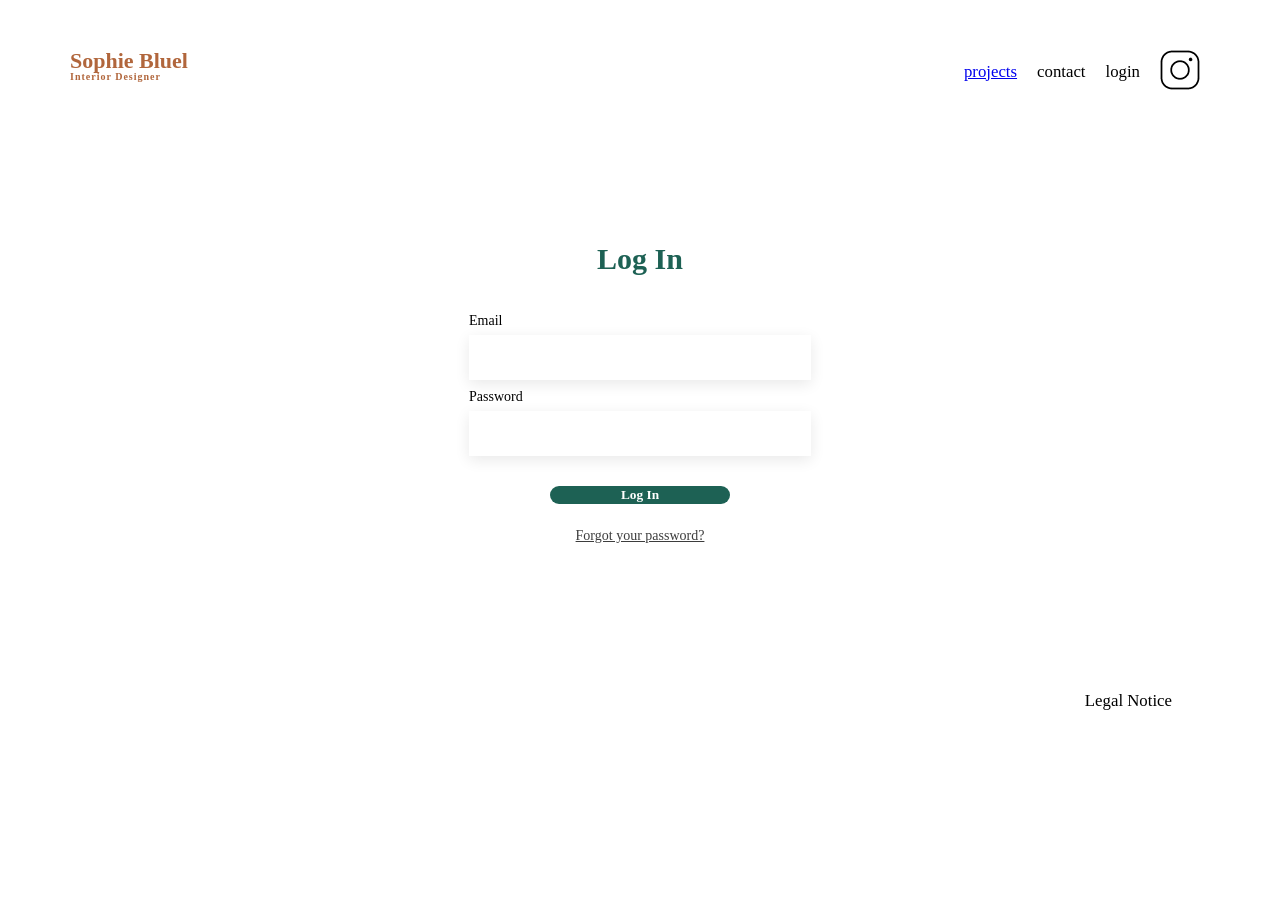
==== FrontEnd/login.html @ d7cb7f11 "Add completed Sophie Bluel project" ====
<!DOCTYPE html>
<html lang="en">
<head>
    <meta charset="UTF-8">
    <meta name="viewport" content="width=device-width, initial-scale=1.0">
    <title>Login - Sophie Bluel</title>
    <link rel="stylesheet" href="./assets/style.css">
</head>

<body>
    <header>
        <h1>Sophie Bluel <span>Interior Designer</span></h1>

        <nav>
            <ul>
                <li><a href="./index.html">projects</a></li>
                <li>contact</li>
                <li>login</li>
                <li>
                    <img src="./assets/icons/instagram.png" alt="Instagram">
                </li>
            </ul>
        </nav>
    </header>

    <main>
        <section id="login">
            <h2>Log In</h2>

            <form id="login-form">
                <label for="email">Email</label>
                <input type="email" id="email" name="email">

                <label for="password">Password</label>
                <input type="password" id="password" name="password">

                <input type="submit" value="Log In">
            </form>
            <p id="login-error"></p>

            <p><a href="#">Forgot your password?</a></p>
        </section>
    </main>

    <footer>
        <nav>
            <ul>
                <li>Legal Notice</li>
            </ul>
        </nav>
    </footer>
    <script src="./assets/scripts/login.js"></script>
</body>
</html>
---- FrontEnd/assets/style.css ----
/* http://meyerweb.com/eric/tools/css/reset/
   v2.0 | 20110126
   License: none (public domain)
*/

html, body, div, span, applet, object, iframe,
h1, h2, h3, h4, h5, h6, p, blockquote, pre,
a, abbr, acronym, address, big, cite, code,
del, dfn, em, img, ins, kbd, q, s, samp,
small, strike, strong, sub, sup, tt, var,
b, u, i, center,
dl, dt, dd, ol, ul, li,
fieldset, form, label, legend,
table, caption, tbody, tfoot, thead, tr, th, td,
article, aside, canvas, details, embed,
figure, figcaption, footer, header, hgroup,
menu, nav, output, ruby, section, summary,
time, mark, audio, video {
	margin: 0;
	padding: 0;
	border: 0;
	font-size: 100%;
	font: inherit;
	vertical-align: baseline;
}
/* HTML5 display-role reset for older browsers */
article, aside, details, figcaption, figure,
footer, header, hgroup, menu, nav, section {
	display: block;
}
body {
	line-height: 1;
}
ol, ul {
	list-style: none;
}
blockquote, q {
	quotes: none;
}
blockquote:before, blockquote:after,
q:before, q:after {
	content: '';
	content: none;
}
table {
	border-collapse: collapse;
	border-spacing: 0;
}
/** end reset css**/
body {
	max-width: 1140px;
	margin:auto;
	font-family: 'Work Sans' ;
	font-size: 14px;
}
header {
	display: flex;
	justify-content: space-between;
	margin: 50px 0
}
section {
	margin: 50px 0
}

h1{
	display: flex;
	flex-direction: column;
	font-family: 'Syne';
	font-size: 22px;
	font-weight: 800;
	color: #B1663C
}

h1 > span {
	font-family: 'Work Sans';
	font-size:10px;
	letter-spacing: 0.1em;
;
}

h2{
	font-family: 'Syne';
	font-weight: 700;
	font-size: 30px;
	color: #1D6154
}
nav ul {
	display: flex;
	align-items: center;
	list-style-type: none;

}
nav li {
	padding: 0 10px;
	font-size: 1.2em;
}

li:hover {
	color: #B1663C;
}
#introduction {
	display: flex;
	align-items: center;
}
#introduction figure {
	flex: 1
}
#introduction img {
	display: block;
	margin: auto;
	width: 80%;
}

#introduction article {
	flex: 1
}
#introduction h2 {
	margin-bottom: 1em;
}

#introduction p {
	margin-bottom: 0.5em;
}
#portfolio h2 {
    text-align: center;
}
.portfolio-title {
    display: flex;
    justify-content: center;
    align-items: center;
    gap: 30px;
    margin-bottom: 20px;
}

.portfolio-title h2 {
    margin: 0;
}

.edit-projects {
    background: none;
    border: none;
    cursor: pointer;
    font-family: inherit;
    font-size: 14px;
}
.gallery {
	width: 100%;
	display: grid;
	grid-template-columns: 1fr 1fr 1fr;
	grid-column-gap: 20px;
	grid-row-gap: 20px;
}

.gallery img {
	width: 100%;

}
.filters {
    display: flex;
    justify-content: center;
    gap: 10px;
    margin-bottom: 30px;
}

.filters button {
    background-color: transparent;
    border: none;
    font-family: inherit;
    font-size: 16px;
    cursor: pointer;
    padding: 8px 12px;
}

.filters button:hover {
    font-weight: bold;
}
@media (max-width: 767px) {
    .filters {
        gap: 5px;
        justify-content: space-between;
    }

    .filters button {
        font-size: 12px;
        padding: 6px 4px;
    }
}
#contact {
	width: 50%;
margin: auto;
}
#contact > * {
	text-align: center;

}
#contact h2{
	margin-bottom: 20px;
}
#contact form {
	text-align: left;
	margin-top:30px;
	display: flex;
	flex-direction: column;
}

#contact input {
	height: 50px;
	font-size: 1.2em;
	border: none;
	box-shadow: 0px 4px 14px rgba(0, 0, 0, 0.09);
}
#contact label {
	margin: 2em 0 1em 0;
}
#contact textarea {
	border: none;
	box-shadow: 0px 4px 14px rgba(0, 0, 0, 0.09);
}

input[type="submit"]{
	font-family: 'Syne';
	font-weight: 700;
	color: white;
	background-color: #1D6154;
	margin : 2em auto ;
	width: 180px;
	text-align: center;
	border-radius: 60px ;
}

footer nav ul {
	display: flex;
	justify-content: flex-end;
	margin: 2em
}
/* Login page */

#login {
    width: 50%;
    margin: 150px auto;
}

#login h2 {
    text-align: center;
    margin-bottom: 30px;
}

#login form {
    display: flex;
    flex-direction: column;
    width: 60%;
    margin: auto;
}

#login label {
    margin: 10px 0 7px;
}

#login input[type="email"],
#login input[type="password"] {
    height: 45px;
    border: none;
    box-shadow: 0px 4px 14px rgba(0, 0, 0, 0.09);
    padding: 0 10px;
}

#login input[type="submit"] {
    width: 180px;
    margin: 30px auto 15px;
    border: none;
    cursor: pointer;
}

#login p {
    text-align: center;
}

#login a {
    color: #3D3D3D;
}
#login-error {
    color: red;
    text-align: center;
    margin-top: 10px;
}
/* Modal */

.modal {
    display: none;
    position: fixed;
    z-index: 1000;
    left: 0;
    top: 0;
    width: 100%;
    height: 100%;
    background-color: rgba(0, 0, 0, 0.4);
    justify-content: center;
    align-items: center;
}

.modal-content {
    background-color: white;
    width: 630px;
    min-height: 600px;
    padding: 30px;
    border-radius: 10px;
    position: relative;
}

.modal-content h2 {
    text-align: center;
    margin-top: 30px;
}

.close-modal {
    position: absolute;
    right: 25px;
    top: 20px;
    border: none;
    background: none;
    font-size: 24px;
    cursor: pointer;
}

.modal-gallery {
    margin: 40px auto;
    width: 80%;
    display: grid;
    grid-template-columns: repeat(5, 1fr);
    gap: 10px;
    padding-bottom: 40px;
    border-bottom: 1px solid #B3B3B3;
}

.modal-item img {
    width: 100%;
    height: 120px;
    object-fit: cover;
    display: block;
}
.modal-item {
    position: relative;
}

.delete-work {
    position: absolute;
    top: 5px;
    right: 5px;
    background: black;
    color: white;
    border: none;
    border-radius: 2px;
    cursor: pointer;
    padding: 4px 6px;
    font-size: 12px;
}
.add-photo {
    display: block;
    margin: 30px auto;
    padding: 10px 40px;
    border: none;
    border-radius: 60px;
    background-color: #1D6154;
    color: white;
    cursor: pointer;
}
.add-photo-view {
    display: none;
}

.back-modal {
    position: absolute;
    left: 25px;
    top: 20px;
    border: none;
    background: none;
    font-size: 24px;
    cursor: pointer;
}
.add-photo-view h2 {
    text-align: center;
    margin-bottom: 30px;
}

#add-photo-form {
    width: 70%;
    margin: auto;
    display: flex;
    flex-direction: column;
    gap: 10px;
}

#add-photo-form label {
    text-align: left;
}

#photo-file,
#photo-title,
#photo-category {
    width: 100%;
    box-sizing: border-box;
}

#photo-title,
#photo-category {
    height: 45px;
    border: none;
    background-color: white;
    box-shadow: 0 4px 14px rgba(0, 0, 0, 0.09);
    padding: 10px;
}

.validate-photo {
    width: 180px;
    margin: 30px auto 0;
    padding: 10px;
    border: none;
    border-radius: 60px;
    background-color: #1D6154;
    color: white;
    cursor: pointer;
}
.upload-box {
    background-color: #E8F1F6;
    width: 100%;
    min-height: 180px;
    display: flex;
    flex-direction: column;
    justify-content: center;
    align-items: center;
    gap: 10px;
}

.upload-box input[type="file"] {
    display: none;
}

.upload-button {
    background-color: #CBD6DC;
    color: #306685;
    padding: 10px 25px;
    border-radius: 50px;
    cursor: pointer;
}

.upload-box p {
    font-size: 12px;
    margin: 0;
}

#photo-preview {
    display: none;
    max-height: 160px;
    max-width: 100%;
    object-fit: contain;
}
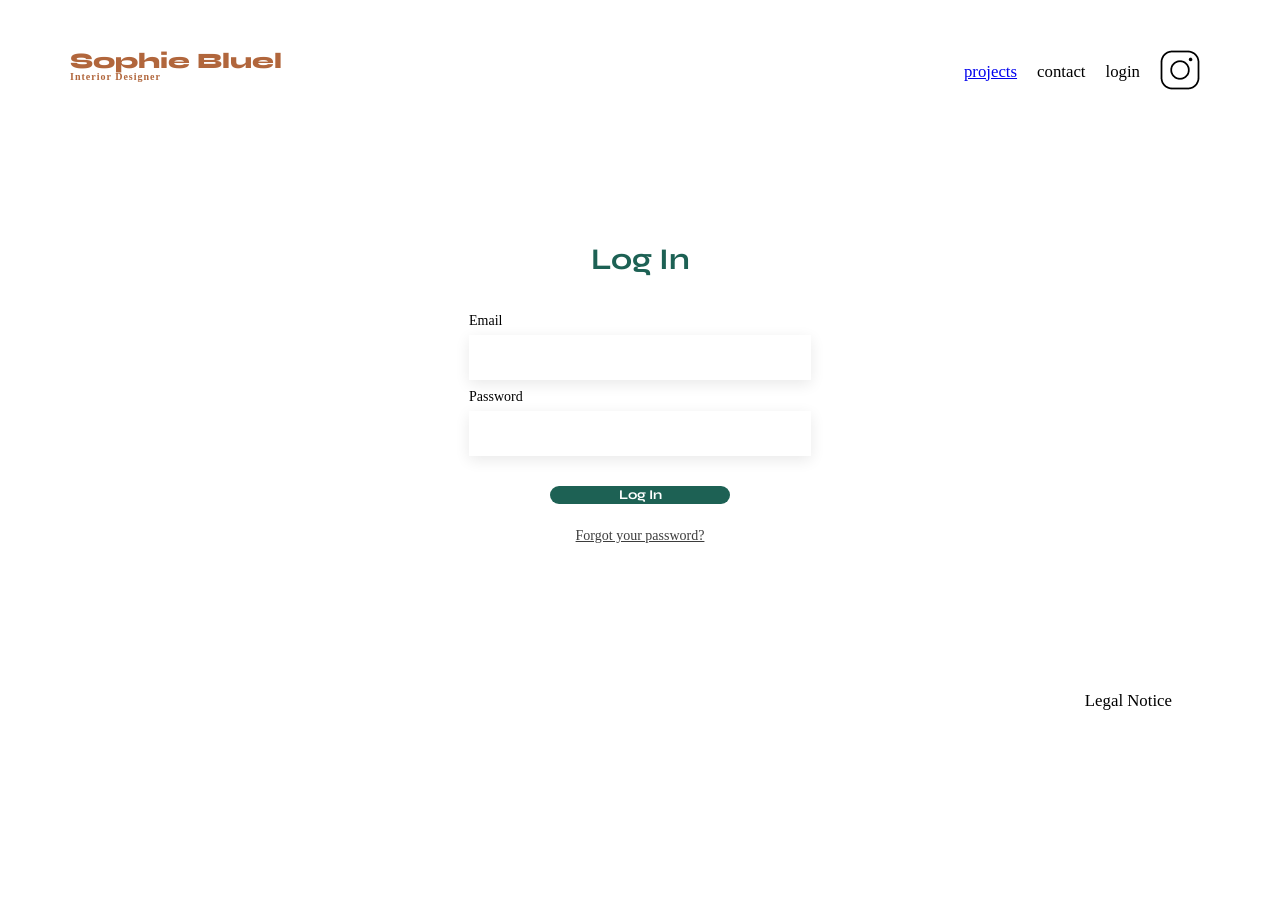
==== commit 6e1f9459: "Match photo modals to Figma and improve upload validation" ====
--- a/FrontEnd/login.html
+++ b/FrontEnd/login.html
@@ -1,10 +1,14 @@
 <!DOCTYPE html>
 <html lang="en">
+
 <head>
     <meta charset="UTF-8">
     <meta name="viewport" content="width=device-width, initial-scale=1.0">
     <title>Login - Sophie Bluel</title>
     <link rel="stylesheet" href="./assets/style.css">
+    <link rel="preconnect" href="https://fonts.googleapis.com">
+    <link rel="preconnect" href="https://fonts.gstatic.com" crossorigin>
+    <link href="https://fonts.googleapis.com/css2?family=Syne:wght@400..800&display=swap" rel="stylesheet">
 </head>
 
 <body>
@@ -51,4 +55,5 @@
     </footer>
     <script src="./assets/scripts/login.js"></script>
 </body>
-</html>
+
+</html>
--- a/FrontEnd/assets/style.css
+++ b/FrontEnd/assets/style.css
@@ -108,21 +108,41 @@
 #introduction img {
 	display: block;
 	margin: auto;
-	width: 80%;
+	width: 474px;
+height: 355px;
+object-fit: cover;
 }
 
 #introduction article {
 	flex: 1
+    
 }
 #introduction h2 {
 	margin-bottom: 1em;
-}
-
+        font-family: 'Syne', sans-serif;
+    font-weight: 700;
+    font-size: 30px;
+    line-height: 100%;
+    letter-spacing: 0;
+    color: #1D6154;
+}
 #introduction p {
 	margin-bottom: 0.5em;
-}
-#portfolio h2 {
+        font-family: 'Work Sans', sans-serif;
+    font-weight: 400;
+    font-size: 14px;
+    line-height: 100%;
+    letter-spacing: 0;
+    color: #3D3D3D;
+}
+Aortfolio h2 {
     text-align: center;
+        font-family: 'Syne', sans-serif;
+    font-weight: 700;
+    font-size: 30px;
+    line-height: 100%;
+    letter-spacing: 0;
+    color: #1D6154;
 }
 .portfolio-title {
     display: flex;
@@ -153,6 +173,8 @@
 
 .gallery img {
 	width: 100%;
+    height: 400px;
+object-fit: cover;
 
 }
 .filters {
@@ -164,18 +186,27 @@
 
 .filters button {
     background-color: transparent;
-    border: none;
-    font-family: inherit;
+    border: 1px solid #1D6154;
+    border-radius: 60px;
+    font-family: 'Syne', sans-serif;
+    font-weight: 700;
     font-size: 16px;
-    cursor: pointer;
-    padding: 8px 12px;
+    line-height: 100%;
+    letter-spacing: 0;
+    color: #1D6154;
+    cursor: pointer;
+    padding: 8px 18px;
+}
+.filters button.active {
+    background-color: #1D6154;
+    color: #FFFFFF;
 }
 
 .filters button:hover {
     font-weight: bold;
 }
 @media (max-width: 767px) {
-    .filters {
+   .filters {
         gap: 5px;
         justify-content: space-between;
     }
@@ -299,15 +330,25 @@
 }
 
 .modal-content {
+    box-sizing: border-box;
     background-color: white;
     width: 630px;
-    min-height: 600px;
+    height: 688px;
+    max-width: calc(100vw - 32px);
+    max-height: calc(100vh - 32px);
+    overflow-y: auto;
     padding: 30px;
     border-radius: 10px;
     position: relative;
 }
 
 .modal-content h2 {
+    font-family: "Work Sans", sans-serif;
+    font-size: 26px;
+    font-weight: 400;
+    line-height: 100%;
+    letter-spacing: 0;
+    color: #000000;
     text-align: center;
     margin-top: 30px;
 }
@@ -323,18 +364,22 @@
 }
 
 .modal-gallery {
-    margin: 40px auto;
-    width: 80%;
-    display: grid;
-    grid-template-columns: repeat(5, 1fr);
-    gap: 10px;
-    padding-bottom: 40px;
-    border-bottom: 1px solid #B3B3B3;
+  margin: 50px auto 0;
+  width: 420px;
+  min-height: 393px;
+  display: grid;
+  grid-template-columns: repeat(5, 76.61px);
+  grid-auto-rows: 102.57px;
+  justify-content: center;
+  align-content: start;
+  gap: 10px 9.17px;
+  padding-bottom: 40px;
+  border-bottom: 1px solid #B3B3B3;
 }
 
 .modal-item img {
-    width: 100%;
-    height: 120px;
+    width: 76.61px;
+    height: 102.57px;
     object-fit: cover;
     display: block;
 }
@@ -355,14 +400,23 @@
     font-size: 12px;
 }
 .add-photo {
+    box-sizing: border-box;
     display: block;
-    margin: 30px auto;
-    padding: 10px 40px;
+    width: 193px;
+    height: 35px;
+    margin: 37px auto 0;
+    padding: 0;
     border: none;
     border-radius: 60px;
     background-color: #1D6154;
     color: white;
     cursor: pointer;
+    font-family: "Syne", sans-serif;
+font-weight: 700;
+font-size: 14px;
+line-height: 100%;
+letter-spacing: 0;
+text-align: center;
 }
 .add-photo-view {
     display: none;
@@ -383,7 +437,8 @@
 }
 
 #add-photo-form {
-    width: 70%;
+    width: 420px;
+max-width: 100%;
     margin: auto;
     display: flex;
     flex-direction: column;
@@ -403,44 +458,74 @@
 
 #photo-title,
 #photo-category {
-    height: 45px;
-    border: none;
-    background-color: white;
-    box-shadow: 0 4px 14px rgba(0, 0, 0, 0.09);
-    padding: 10px;
+  height: 51px;
+  border: none;
+  background-color: white;
+  box-shadow: 0 4px 14px rgba(0, 0, 0, 0.09);
+  padding: 10px;
+}
+#add-photo-form label[for="photo-title"] {
+  margin-top: 22px;
+}
+
+#add-photo-form label[for="photo-category"] {
+  margin-top: 13px;
 }
 
 .validate-photo {
-    width: 180px;
-    margin: 30px auto 0;
-    padding: 10px;
-    border: none;
-    border-radius: 60px;
-    background-color: #1D6154;
-    color: white;
-    cursor: pointer;
+  box-sizing: border-box;
+  width: 237px;
+  height: 36px;
+  margin: 21px auto 0;
+  padding: 0;
+  border: none;
+  border-radius: 60px;
+  background-color: #1D6154;
+  color: white;
+  cursor: pointer;
+  font-family: "Syne", sans-serif;
+font-weight: 700;
+font-size: 14px;
+line-height: 100%;
+letter-spacing: 0;
+text-align: center;
 }
 .upload-box {
-    background-color: #E8F1F6;
-    width: 100%;
-    min-height: 180px;
-    display: flex;
-    flex-direction: column;
-    justify-content: center;
-    align-items: center;
-    gap: 10px;
-}
+  box-sizing: border-box;
+  background-color: #E8F1F6;
+  width: 100%;
+  height: 169px;
+  border-radius: 3px;
+  display: flex;
+  flex-direction: column;
+  justify-content: center;
+  align-items: center;
+  gap: 10px;
+}
+
 
 .upload-box input[type="file"] {
     display: none;
 }
 
 .upload-button {
-    background-color: #CBD6DC;
-    color: #306685;
-    padding: 10px 25px;
-    border-radius: 50px;
-    cursor: pointer;
+   font-family: "Work Sans", sans-serif;
+font-weight: 500;
+font-size: 14px;
+line-height: 100%;
+letter-spacing: 0;
+text-align: center;
+color: #306685;
+    cursor: pointer;
+    box-sizing: border-box;
+width: 173px;
+height: 36px;
+padding: 0;
+border-radius: 50px;
+background-color: #CBD6DC;
+display: flex;
+align-items: center;
+justify-content: center;
 }
 
 .upload-box p {
@@ -454,3 +539,21 @@
     max-width: 100%;
     object-fit: contain;
 }
+.photo-form-divider {
+  width: 100%;
+  margin: 37px 0 0;
+  border: none;
+  border-top: 1px solid #B3B3B3;
+}
+#add-photo-view {
+  height: 670px;
+}
+
+#add-photo-view h2 {
+  margin-bottom: 40px;
+}
+.validate-photo:disabled {
+  background-color: #A7A7A7;
+  cursor: not-allowed;
+}
+
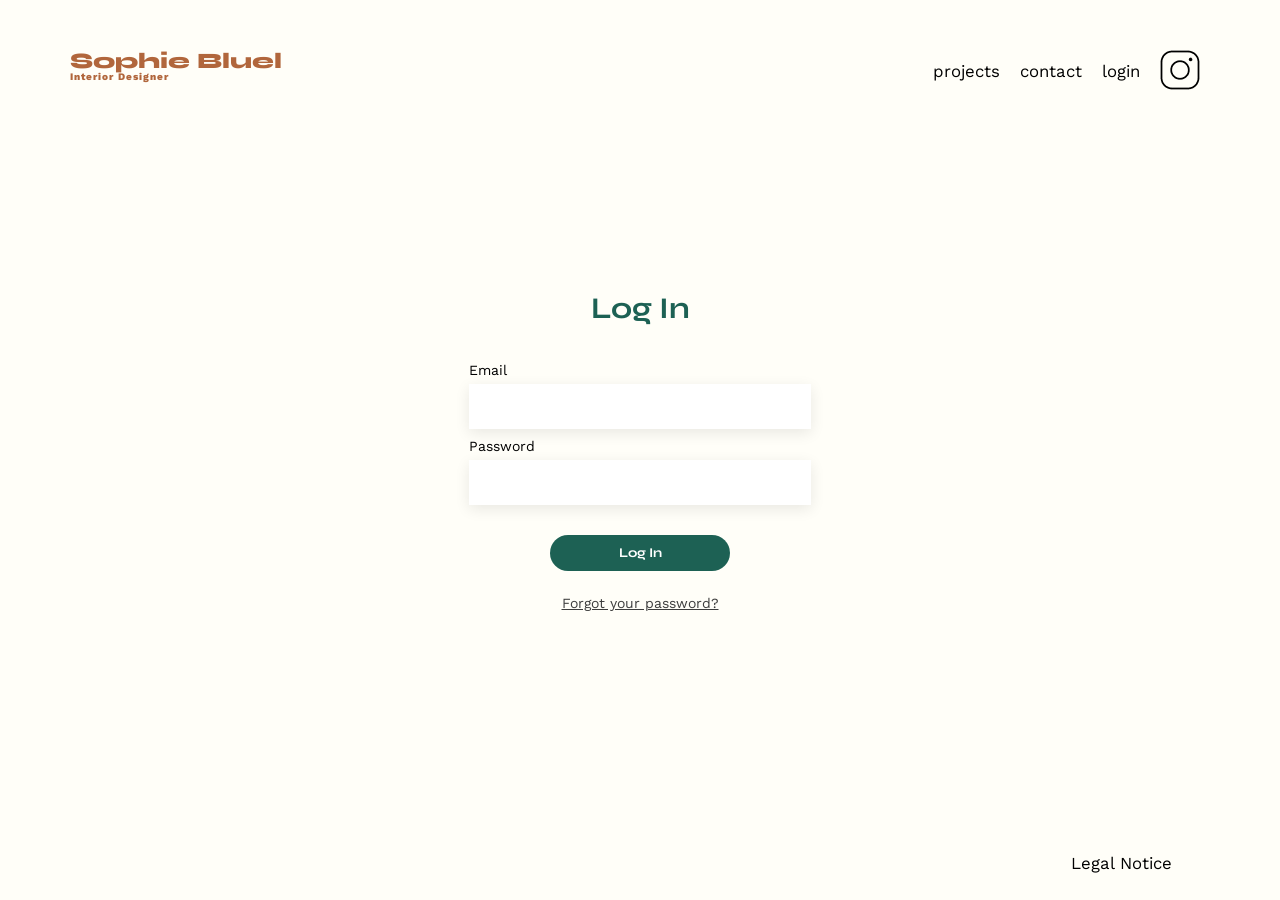
==== commit cff791a3: "Improve login page fonts, background, button and footer" ====
--- a/FrontEnd/login.html
+++ b/FrontEnd/login.html
@@ -8,10 +8,10 @@
     <link rel="stylesheet" href="./assets/style.css">
     <link rel="preconnect" href="https://fonts.googleapis.com">
     <link rel="preconnect" href="https://fonts.gstatic.com" crossorigin>
-    <link href="https://fonts.googleapis.com/css2?family=Syne:wght@400..800&display=swap" rel="stylesheet">
+    <link href="https://fonts.googleapis.com/css2?family=Syne:wght@400;700;800&family=Work+Sans:wght@400;500;600&display=swap" rel="stylesheet">
 </head>
 
-<body>
+<body class="login-page">
     <header>
         <h1>Sophie Bluel <span>Interior Designer</span></h1>
 
--- a/FrontEnd/assets/style.css
+++ b/FrontEnd/assets/style.css
@@ -48,10 +48,11 @@
 }
 /** end reset css**/
 body {
-	max-width: 1140px;
-	margin:auto;
-	font-family: 'Work Sans' ;
-	font-size: 14px;
+  max-width: 1140px;
+  margin: auto;
+  font-family: 'Work Sans', sans-serif;
+  font-size: 14px;
+  background-color: #FFFEF8;
 }
 header {
 	display: flex;
@@ -297,6 +298,7 @@
 
 #login input[type="submit"] {
     width: 180px;
+    height: 36px;
     margin: 30px auto 15px;
     border: none;
     cursor: pointer;
@@ -556,4 +558,17 @@
   background-color: #A7A7A7;
   cursor: not-allowed;
 }
-
+header nav a {
+  color: inherit;
+  text-decoration: none;
+}
+body.login-page {
+  min-height: 100vh;
+  display: flex;
+  flex-direction: column;
+}
+
+.login-page footer {
+  margin-top: auto;
+}
+
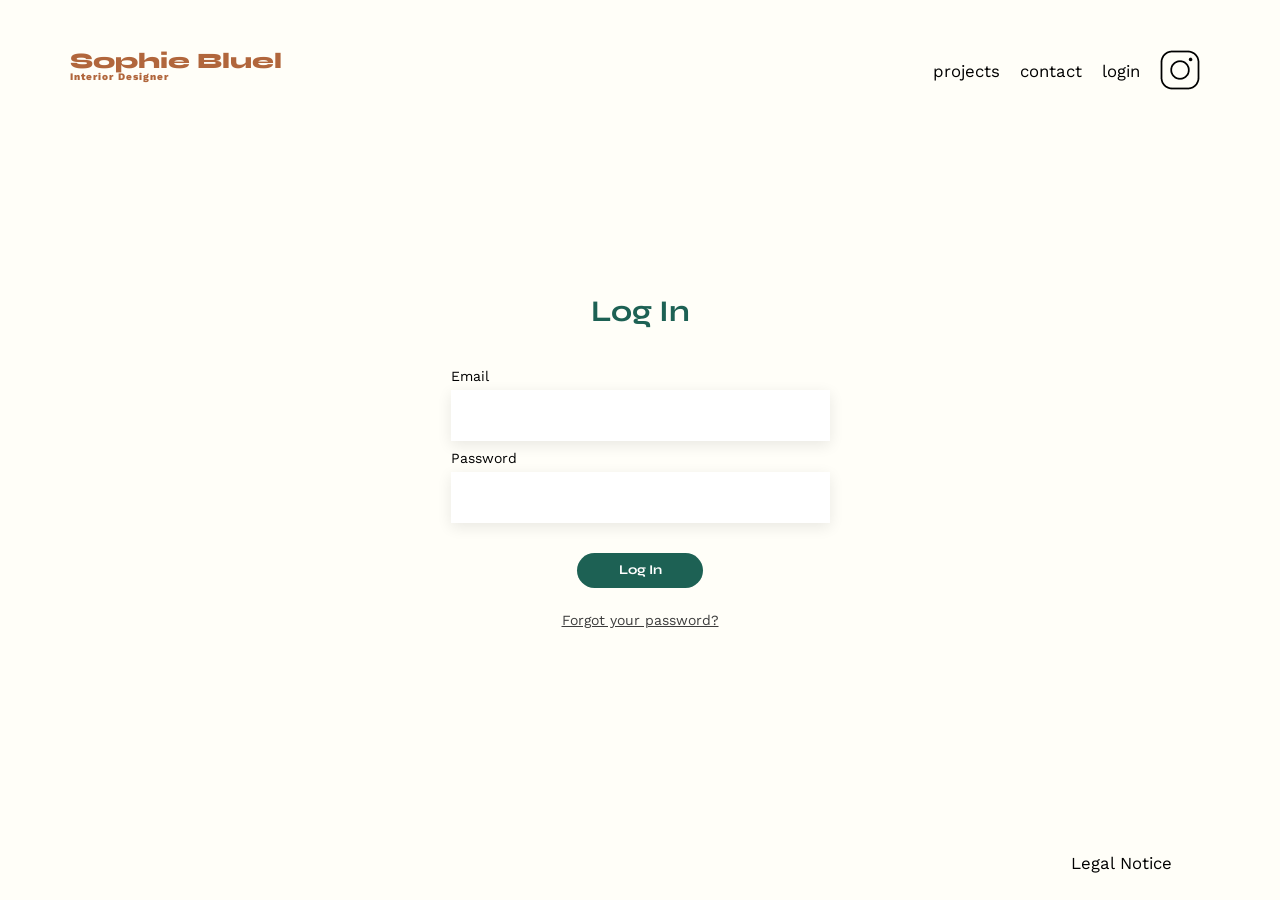
==== commit 61220d74: "Match editing page layout and icons to mockup" ====
--- a/FrontEnd/login.html
+++ b/FrontEnd/login.html
@@ -8,7 +8,9 @@
     <link rel="stylesheet" href="./assets/style.css">
     <link rel="preconnect" href="https://fonts.googleapis.com">
     <link rel="preconnect" href="https://fonts.gstatic.com" crossorigin>
-    <link href="https://fonts.googleapis.com/css2?family=Syne:wght@400;700;800&family=Work+Sans:wght@400;500;600&display=swap" rel="stylesheet">
+    <link
+        href="https://fonts.googleapis.com/css2?family=Syne:wght@400;700;800&family=Work+Sans:wght@400;500;600&display=swap"
+        rel="stylesheet">
 </head>
 
 <body class="login-page">
--- a/FrontEnd/assets/style.css
+++ b/FrontEnd/assets/style.css
@@ -3,154 +3,253 @@
    License: none (public domain)
 */
 
-html, body, div, span, applet, object, iframe,
-h1, h2, h3, h4, h5, h6, p, blockquote, pre,
-a, abbr, acronym, address, big, cite, code,
-del, dfn, em, img, ins, kbd, q, s, samp,
-small, strike, strong, sub, sup, tt, var,
-b, u, i, center,
-dl, dt, dd, ol, ul, li,
-fieldset, form, label, legend,
-table, caption, tbody, tfoot, thead, tr, th, td,
-article, aside, canvas, details, embed,
-figure, figcaption, footer, header, hgroup,
-menu, nav, output, ruby, section, summary,
-time, mark, audio, video {
-	margin: 0;
-	padding: 0;
-	border: 0;
-	font-size: 100%;
-	font: inherit;
-	vertical-align: baseline;
-}
+html,
+body,
+div,
+span,
+applet,
+object,
+iframe,
+h1,
+h2,
+h3,
+h4,
+h5,
+h6,
+p,
+blockquote,
+pre,
+a,
+abbr,
+acronym,
+address,
+big,
+cite,
+code,
+del,
+dfn,
+em,
+img,
+ins,
+kbd,
+q,
+s,
+samp,
+small,
+strike,
+strong,
+sub,
+sup,
+tt,
+var,
+b,
+u,
+i,
+center,
+dl,
+dt,
+dd,
+ol,
+ul,
+li,
+fieldset,
+form,
+label,
+legend,
+table,
+caption,
+tbody,
+tfoot,
+thead,
+tr,
+th,
+td,
+article,
+aside,
+canvas,
+details,
+embed,
+figure,
+figcaption,
+footer,
+header,
+hgroup,
+menu,
+nav,
+output,
+ruby,
+section,
+summary,
+time,
+mark,
+audio,
+video {
+    margin: 0;
+    padding: 0;
+    border: 0;
+    font-size: 100%;
+    font: inherit;
+    vertical-align: baseline;
+}
+
 /* HTML5 display-role reset for older browsers */
-article, aside, details, figcaption, figure,
-footer, header, hgroup, menu, nav, section {
-	display: block;
-}
+article,
+aside,
+details,
+figcaption,
+figure,
+footer,
+header,
+hgroup,
+menu,
+nav,
+section {
+    display: block;
+}
+
 body {
-	line-height: 1;
-}
-ol, ul {
-	list-style: none;
-}
-blockquote, q {
-	quotes: none;
-}
-blockquote:before, blockquote:after,
-q:before, q:after {
-	content: '';
-	content: none;
-}
+    line-height: 1;
+}
+
+ol,
+ul {
+    list-style: none;
+}
+
+blockquote,
+q {
+    quotes: none;
+}
+
+blockquote:before,
+blockquote:after,
+q:before,
+q:after {
+    content: '';
+    content: none;
+}
+
 table {
-	border-collapse: collapse;
-	border-spacing: 0;
-}
+    border-collapse: collapse;
+    border-spacing: 0;
+}
+
 /** end reset css**/
 body {
-  max-width: 1140px;
-  margin: auto;
-  font-family: 'Work Sans', sans-serif;
-  font-size: 14px;
-  background-color: #FFFEF8;
-}
+    max-width: 1140px;
+    margin: auto;
+    font-family: 'Work Sans', sans-serif;
+    font-size: 14px;
+    background-color: #FFFEF8;
+}
+
 header {
-	display: flex;
-	justify-content: space-between;
-	margin: 50px 0
-}
+    display: flex;
+    justify-content: space-between;
+    margin: 50px 0
+}
+
 section {
-	margin: 50px 0
-}
-
-h1{
-	display: flex;
-	flex-direction: column;
-	font-family: 'Syne';
-	font-size: 22px;
-	font-weight: 800;
-	color: #B1663C
-}
-
-h1 > span {
-	font-family: 'Work Sans';
-	font-size:10px;
-	letter-spacing: 0.1em;
-;
-}
-
-h2{
-	font-family: 'Syne';
-	font-weight: 700;
-	font-size: 30px;
-	color: #1D6154
-}
+    margin: 50px 0
+}
+
+h1 {
+    display: flex;
+    flex-direction: column;
+    font-family: 'Syne';
+    font-size: 22px;
+    font-weight: 800;
+    color: #B1663C
+}
+
+h1>span {
+    font-family: 'Work Sans';
+    font-size: 10px;
+    letter-spacing: 0.1em;
+    ;
+}
+
+h2 {
+    font-family: 'Syne';
+    font-weight: 700;
+    font-size: 30px;
+    color: #1D6154
+}
+
 nav ul {
-	display: flex;
-	align-items: center;
-	list-style-type: none;
-
-}
+    display: flex;
+    align-items: center;
+    list-style-type: none;
+
+}
+
 nav li {
-	padding: 0 10px;
-	font-size: 1.2em;
+    padding: 0 10px;
+    font-size: 1.2em;
 }
 
 li:hover {
-	color: #B1663C;
-}
+    color: #B1663C;
+}
+
 #introduction {
-	display: flex;
-	align-items: center;
-}
+    display: flex;
+    align-items: center;
+    gap: 72px;
+    max-width: 950px;
+    margin: 90px auto 140px;
+}
+
 #introduction figure {
-	flex: 1
-}
+    flex: 0 0 474px;
+}
+
 #introduction img {
-	display: block;
-	margin: auto;
-	width: 474px;
-height: 355px;
-object-fit: cover;
-}
-
-#introduction article {
-	flex: 1
-    
-}
+    display: block;
+    margin: auto;
+    width: 474px;
+    height: 355px;
+    object-fit: cover;
+}
+
+#introduction .introduction-text {
+    flex: 1
+}
+
 #introduction h2 {
-	margin-bottom: 1em;
-        font-family: 'Syne', sans-serif;
+    margin-bottom: 1em;
+    font-family: 'Syne', sans-serif;
     font-weight: 700;
     font-size: 30px;
     line-height: 100%;
     letter-spacing: 0;
     color: #1D6154;
 }
+
 #introduction p {
-	margin-bottom: 0.5em;
-        font-family: 'Work Sans', sans-serif;
+    margin-bottom: 0.5em;
+    font-family: 'Work Sans', sans-serif;
     font-weight: 400;
     font-size: 14px;
     line-height: 100%;
     letter-spacing: 0;
     color: #3D3D3D;
 }
+
 Aortfolio h2 {
     text-align: center;
-        font-family: 'Syne', sans-serif;
+    font-family: 'Syne', sans-serif;
     font-weight: 700;
     font-size: 30px;
     line-height: 100%;
     letter-spacing: 0;
     color: #1D6154;
 }
+
 .portfolio-title {
-    display: flex;
-    justify-content: center;
-    align-items: center;
-    gap: 30px;
-    margin-bottom: 20px;
+    position: relative;
+    width: fit-content;
+    margin: 0 auto 90px;
 }
 
 .portfolio-title h2 {
@@ -163,21 +262,41 @@
     cursor: pointer;
     font-family: inherit;
     font-size: 14px;
-}
+    position: absolute;
+    left: calc(100% + 30px);
+    top: 50%;
+    transform: translateY(-50%);
+    white-space: nowrap;
+    padding: 0;
+}
+
+.edit-projects svg {
+    display: inline-block;
+    vertical-align: middle;
+    margin-right: 8px;
+}
+
+.edit-projects span {
+    vertical-align: middle;
+}
+
 .gallery {
-	width: 100%;
-	display: grid;
-	grid-template-columns: 1fr 1fr 1fr;
-	grid-column-gap: 20px;
-	grid-row-gap: 20px;
+    width: 100%;
+    max-width: 950px;
+    margin: 0 auto;
+    display: grid;
+    grid-template-columns: 1fr 1fr 1fr;
+    grid-column-gap: 20px;
+    grid-row-gap: 20px;
 }
 
 .gallery img {
-	width: 100%;
+    width: 100%;
     height: 400px;
-object-fit: cover;
-
-}
+    object-fit: cover;
+
+}
+
 .filters {
     display: flex;
     justify-content: center;
@@ -198,6 +317,7 @@
     cursor: pointer;
     padding: 8px 18px;
 }
+
 .filters button.active {
     background-color: #1D6154;
     color: #FFFFFF;
@@ -206,8 +326,9 @@
 .filters button:hover {
     font-weight: bold;
 }
+
 @media (max-width: 767px) {
-   .filters {
+    .filters {
         gap: 5px;
         justify-content: space-between;
     }
@@ -217,54 +338,61 @@
         padding: 6px 4px;
     }
 }
+
 #contact {
-	width: 50%;
-margin: auto;
-}
-#contact > * {
-	text-align: center;
-
-}
-#contact h2{
-	margin-bottom: 20px;
-}
+    width: 50%;
+    margin: auto;
+}
+
+#contact>* {
+    text-align: center;
+
+}
+
+#contact h2 {
+    margin-bottom: 20px;
+}
+
 #contact form {
-	text-align: left;
-	margin-top:30px;
-	display: flex;
-	flex-direction: column;
+    text-align: left;
+    margin-top: 30px;
+    display: flex;
+    flex-direction: column;
 }
 
 #contact input {
-	height: 50px;
-	font-size: 1.2em;
-	border: none;
-	box-shadow: 0px 4px 14px rgba(0, 0, 0, 0.09);
-}
+    height: 50px;
+    font-size: 1.2em;
+    border: none;
+    box-shadow: 0px 4px 14px rgba(0, 0, 0, 0.09);
+}
+
 #contact label {
-	margin: 2em 0 1em 0;
-}
+    margin: 2em 0 1em 0;
+}
+
 #contact textarea {
-	border: none;
-	box-shadow: 0px 4px 14px rgba(0, 0, 0, 0.09);
-}
-
-input[type="submit"]{
-	font-family: 'Syne';
-	font-weight: 700;
-	color: white;
-	background-color: #1D6154;
-	margin : 2em auto ;
-	width: 180px;
-	text-align: center;
-	border-radius: 60px ;
+    border: none;
+    box-shadow: 0px 4px 14px rgba(0, 0, 0, 0.09);
+}
+
+input[type="submit"] {
+    font-family: 'Syne';
+    font-weight: 700;
+    color: white;
+    background-color: #1D6154;
+    margin: 2em auto;
+    width: 180px;
+    text-align: center;
+    border-radius: 60px;
 }
 
 footer nav ul {
-	display: flex;
-	justify-content: flex-end;
-	margin: 2em
-}
+    display: flex;
+    justify-content: flex-end;
+    margin: 2em
+}
+
 /* Login page */
 
 #login {
@@ -273,6 +401,8 @@
 }
 
 #login h2 {
+    font-size: 30px;
+    line-height: 36px;
     text-align: center;
     margin-bottom: 30px;
 }
@@ -280,7 +410,8 @@
 #login form {
     display: flex;
     flex-direction: column;
-    width: 60%;
+    width: 379px;
+    max-width: 100%;
     margin: auto;
 }
 
@@ -290,15 +421,16 @@
 
 #login input[type="email"],
 #login input[type="password"] {
-    height: 45px;
+    height: 51px;
+    box-sizing: border-box;
     border: none;
     box-shadow: 0px 4px 14px rgba(0, 0, 0, 0.09);
     padding: 0 10px;
 }
 
 #login input[type="submit"] {
-    width: 180px;
-    height: 36px;
+    width: 126px;
+    height: 35px;
     margin: 30px auto 15px;
     border: none;
     cursor: pointer;
@@ -311,11 +443,13 @@
 #login a {
     color: #3D3D3D;
 }
+
 #login-error {
     color: red;
     text-align: center;
     margin-top: 10px;
 }
+
 /* Modal */
 
 .modal {
@@ -366,17 +500,17 @@
 }
 
 .modal-gallery {
-  margin: 50px auto 0;
-  width: 420px;
-  min-height: 393px;
-  display: grid;
-  grid-template-columns: repeat(5, 76.61px);
-  grid-auto-rows: 102.57px;
-  justify-content: center;
-  align-content: start;
-  gap: 10px 9.17px;
-  padding-bottom: 40px;
-  border-bottom: 1px solid #B3B3B3;
+    margin: 50px auto 0;
+    width: 420px;
+    min-height: 393px;
+    display: grid;
+    grid-template-columns: repeat(5, 76.61px);
+    grid-auto-rows: 102.57px;
+    justify-content: center;
+    align-content: start;
+    gap: 10px 9.17px;
+    padding-bottom: 40px;
+    border-bottom: 1px solid #B3B3B3;
 }
 
 .modal-item img {
@@ -385,6 +519,7 @@
     object-fit: cover;
     display: block;
 }
+
 .modal-item {
     position: relative;
 }
@@ -401,6 +536,7 @@
     padding: 4px 6px;
     font-size: 12px;
 }
+
 .add-photo {
     box-sizing: border-box;
     display: block;
@@ -414,12 +550,13 @@
     color: white;
     cursor: pointer;
     font-family: "Syne", sans-serif;
-font-weight: 700;
-font-size: 14px;
-line-height: 100%;
-letter-spacing: 0;
-text-align: center;
-}
+    font-weight: 700;
+    font-size: 14px;
+    line-height: 100%;
+    letter-spacing: 0;
+    text-align: center;
+}
+
 .add-photo-view {
     display: none;
 }
@@ -433,6 +570,7 @@
     font-size: 24px;
     cursor: pointer;
 }
+
 .add-photo-view h2 {
     text-align: center;
     margin-bottom: 30px;
@@ -440,7 +578,7 @@
 
 #add-photo-form {
     width: 420px;
-max-width: 100%;
+    max-width: 100%;
     margin: auto;
     display: flex;
     flex-direction: column;
@@ -460,49 +598,51 @@
 
 #photo-title,
 #photo-category {
-  height: 51px;
-  border: none;
-  background-color: white;
-  box-shadow: 0 4px 14px rgba(0, 0, 0, 0.09);
-  padding: 10px;
-}
+    height: 51px;
+    border: none;
+    background-color: white;
+    box-shadow: 0 4px 14px rgba(0, 0, 0, 0.09);
+    padding: 10px;
+}
+
 #add-photo-form label[for="photo-title"] {
-  margin-top: 22px;
+    margin-top: 22px;
 }
 
 #add-photo-form label[for="photo-category"] {
-  margin-top: 13px;
+    margin-top: 13px;
 }
 
 .validate-photo {
-  box-sizing: border-box;
-  width: 237px;
-  height: 36px;
-  margin: 21px auto 0;
-  padding: 0;
-  border: none;
-  border-radius: 60px;
-  background-color: #1D6154;
-  color: white;
-  cursor: pointer;
-  font-family: "Syne", sans-serif;
-font-weight: 700;
-font-size: 14px;
-line-height: 100%;
-letter-spacing: 0;
-text-align: center;
-}
+    box-sizing: border-box;
+    width: 237px;
+    height: 36px;
+    margin: 21px auto 0;
+    padding: 0;
+    border: none;
+    border-radius: 60px;
+    background-color: #1D6154;
+    color: white;
+    cursor: pointer;
+    font-family: "Syne", sans-serif;
+    font-weight: 700;
+    font-size: 14px;
+    line-height: 100%;
+    letter-spacing: 0;
+    text-align: center;
+}
+
 .upload-box {
-  box-sizing: border-box;
-  background-color: #E8F1F6;
-  width: 100%;
-  height: 169px;
-  border-radius: 3px;
-  display: flex;
-  flex-direction: column;
-  justify-content: center;
-  align-items: center;
-  gap: 10px;
+    box-sizing: border-box;
+    background-color: #E8F1F6;
+    width: 100%;
+    height: 169px;
+    border-radius: 3px;
+    display: flex;
+    flex-direction: column;
+    justify-content: center;
+    align-items: center;
+    gap: 10px;
 }
 
 
@@ -511,23 +651,23 @@
 }
 
 .upload-button {
-   font-family: "Work Sans", sans-serif;
-font-weight: 500;
-font-size: 14px;
-line-height: 100%;
-letter-spacing: 0;
-text-align: center;
-color: #306685;
+    font-family: "Work Sans", sans-serif;
+    font-weight: 500;
+    font-size: 14px;
+    line-height: 100%;
+    letter-spacing: 0;
+    text-align: center;
+    color: #306685;
     cursor: pointer;
     box-sizing: border-box;
-width: 173px;
-height: 36px;
-padding: 0;
-border-radius: 50px;
-background-color: #CBD6DC;
-display: flex;
-align-items: center;
-justify-content: center;
+    width: 173px;
+    height: 36px;
+    padding: 0;
+    border-radius: 50px;
+    background-color: #CBD6DC;
+    display: flex;
+    align-items: center;
+    justify-content: center;
 }
 
 .upload-box p {
@@ -541,34 +681,57 @@
     max-width: 100%;
     object-fit: contain;
 }
+
 .photo-form-divider {
-  width: 100%;
-  margin: 37px 0 0;
-  border: none;
-  border-top: 1px solid #B3B3B3;
-}
+    width: 100%;
+    margin: 37px 0 0;
+    border: none;
+    border-top: 1px solid #B3B3B3;
+}
+
 #add-photo-view {
-  height: 670px;
+    height: 670px;
 }
 
 #add-photo-view h2 {
-  margin-bottom: 40px;
-}
+    margin-bottom: 40px;
+}
+
 .validate-photo:disabled {
-  background-color: #A7A7A7;
-  cursor: not-allowed;
-}
+    background-color: #A7A7A7;
+    cursor: not-allowed;
+}
+
 header nav a {
-  color: inherit;
-  text-decoration: none;
-}
+    color: inherit;
+    text-decoration: none;
+}
+
 body.login-page {
-  min-height: 100vh;
-  display: flex;
-  flex-direction: column;
+    min-height: 100vh;
+    display: flex;
+    flex-direction: column;
 }
 
 .login-page footer {
-  margin-top: auto;
-}
-
+    margin-top: auto;
+}
+
+#edit-mode-bar {
+    display: none;
+    height: 59px;
+    background-color: #000;
+    color: #fff;
+    text-align: center;
+    font-family: "Work Sans", sans-serif;
+    font-size: 14px;
+    line-height: 59px;
+    box-shadow: 0 0 0 100vmax #000;
+    clip-path: inset(0 -100vmax);
+}
+
+#edit-mode-bar svg {
+    display: inline-block;
+    vertical-align: middle;
+    margin-right: 10px;
+}
